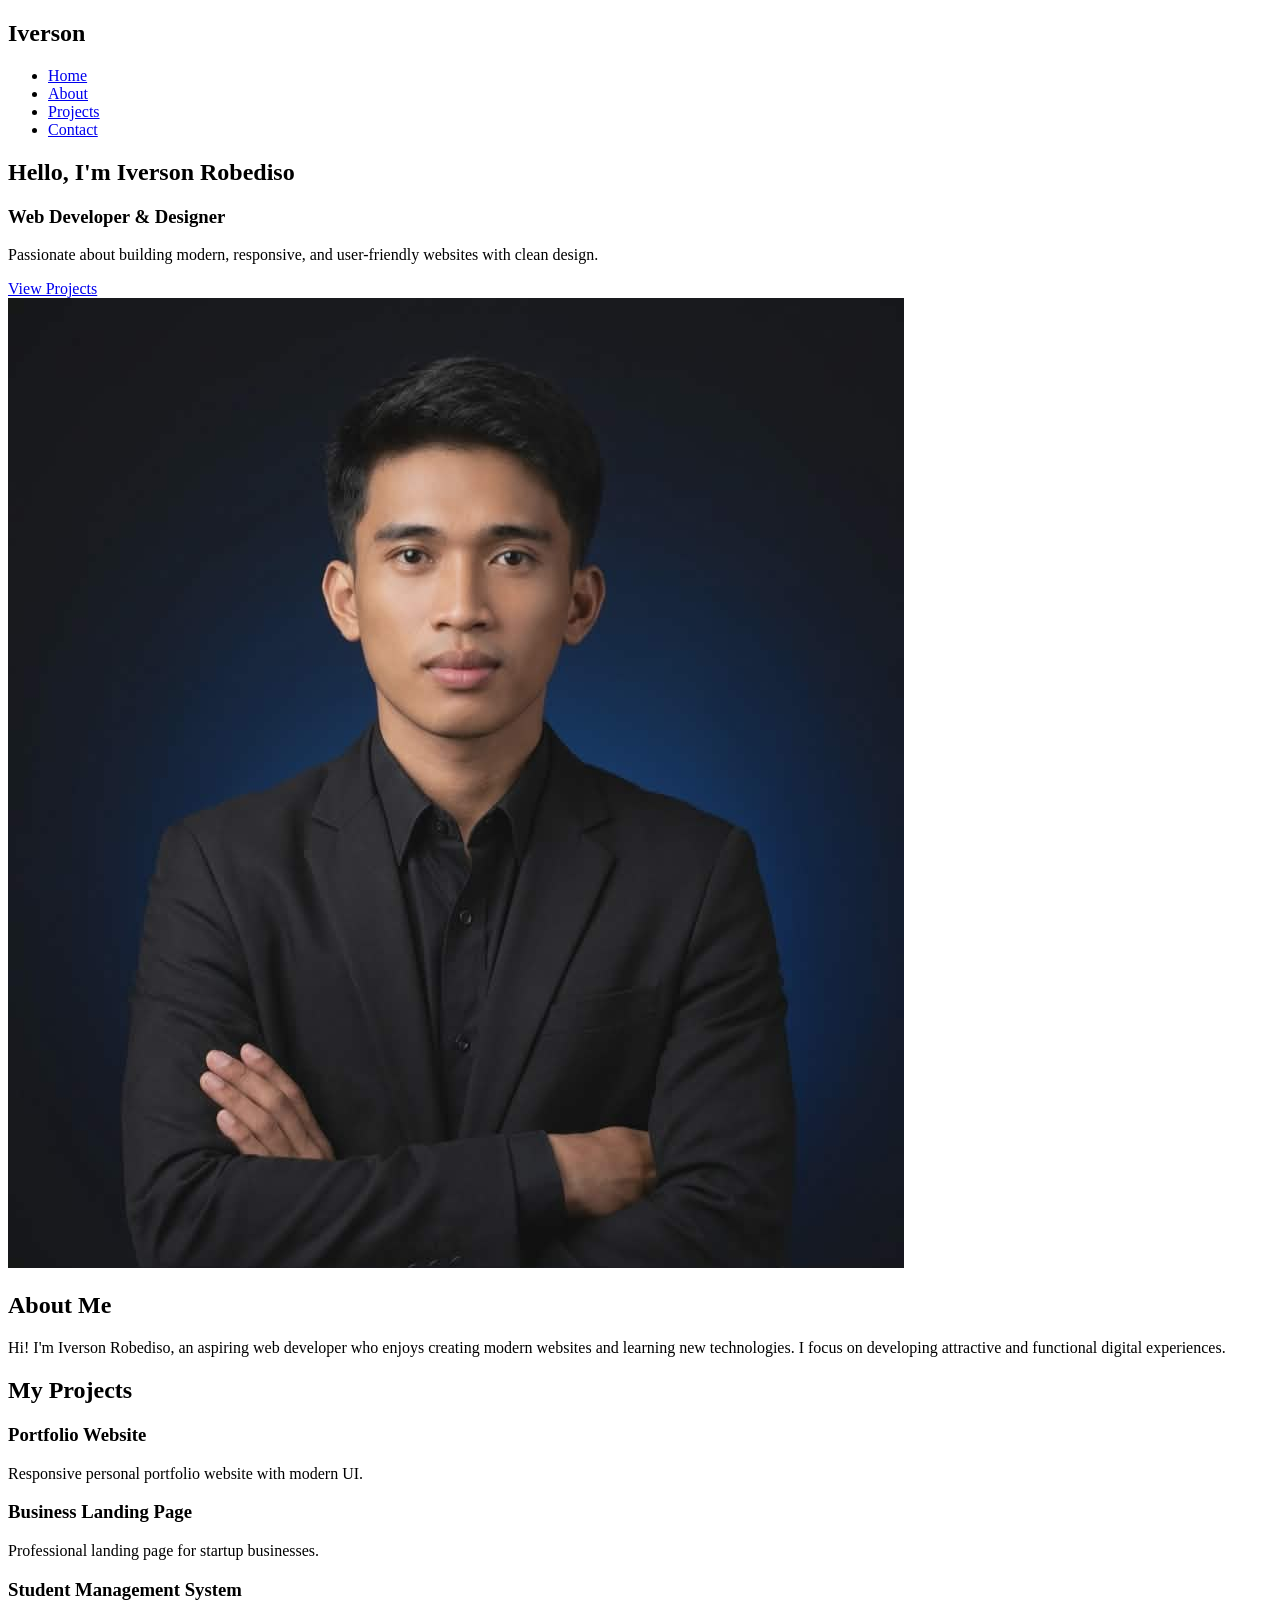
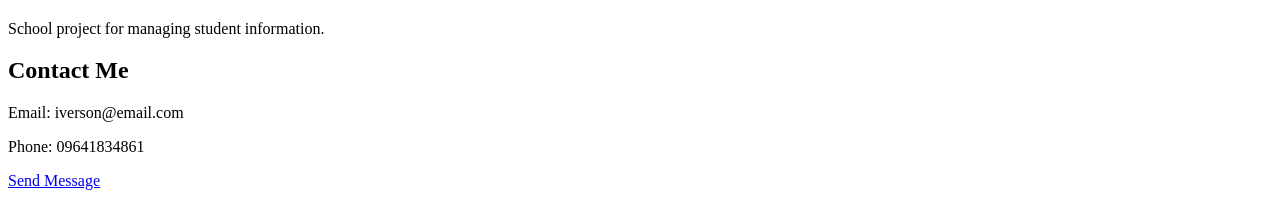
==== index.html @ a2815527 "Add files via upload" ====
<!DOCTYPE html>
<html>
<head>
    <title>Iverson Robediso Portfolio</title>
    <link rel="stylesheet" href="style.css">
</head>
<body>

    <header>
        <nav>
            <h2 class="logo">Iverson</h2>

            <ul>
                <li><a href="#home">Home</a></li>
                <li><a href="#about">About</a></li>
                <li><a href="#portfolio">Projects</a></li>
                <li><a href="#contact">Contact</a></li>
            </ul>
        </nav>

        <section id="home" class="hero">
            <div class="hero-text">
                <h1>Hello, I'm <span>Iverson Robediso</span></h1>
                <h3>Web Developer & Designer</h3>

                <p>
                    Passionate about building modern, responsive,
                    and user-friendly websites with clean design.
                </p>

                <a href="#portfolio" class="btn">View Projects</a>
            </div>

            <div class="hero-image">
                <img src="Iverson.jpg" alt="Iverson Robediso">
            </div>
        </section>
    </header>

    <section id="about" class="section">
        <h2>About Me</h2>

        <p>
            Hi! I'm Iverson Robediso, an aspiring web developer who
            enjoys creating modern websites and learning new
            technologies. I focus on developing attractive and
            functional digital experiences.
        </p>
    </section>

    <section id="portfolio" class="section">
        <h2>My Projects</h2>

        <div class="projects">

            <div class="card">
                <h3>Portfolio Website</h3>
                <p>Responsive personal portfolio website with modern UI.</p>
            </div>

            <div class="card">
                <h3>Business Landing Page</h3>
                <p>Professional landing page for startup businesses.</p>
            </div>

            <div class="card">
                <h3>Student Management System</h3>
                <p>School project for managing student information.</p>
            </div>

        </div>
    </section>

    <section id="contact" class="section">
        <h2>Contact Me</h2>

        <p>Email: iverson@email.com</p>
        <p>Phone: 09641834861</p>

        <a href="#" class="btn">Send Message</a>
    </section>

</body>
</html>
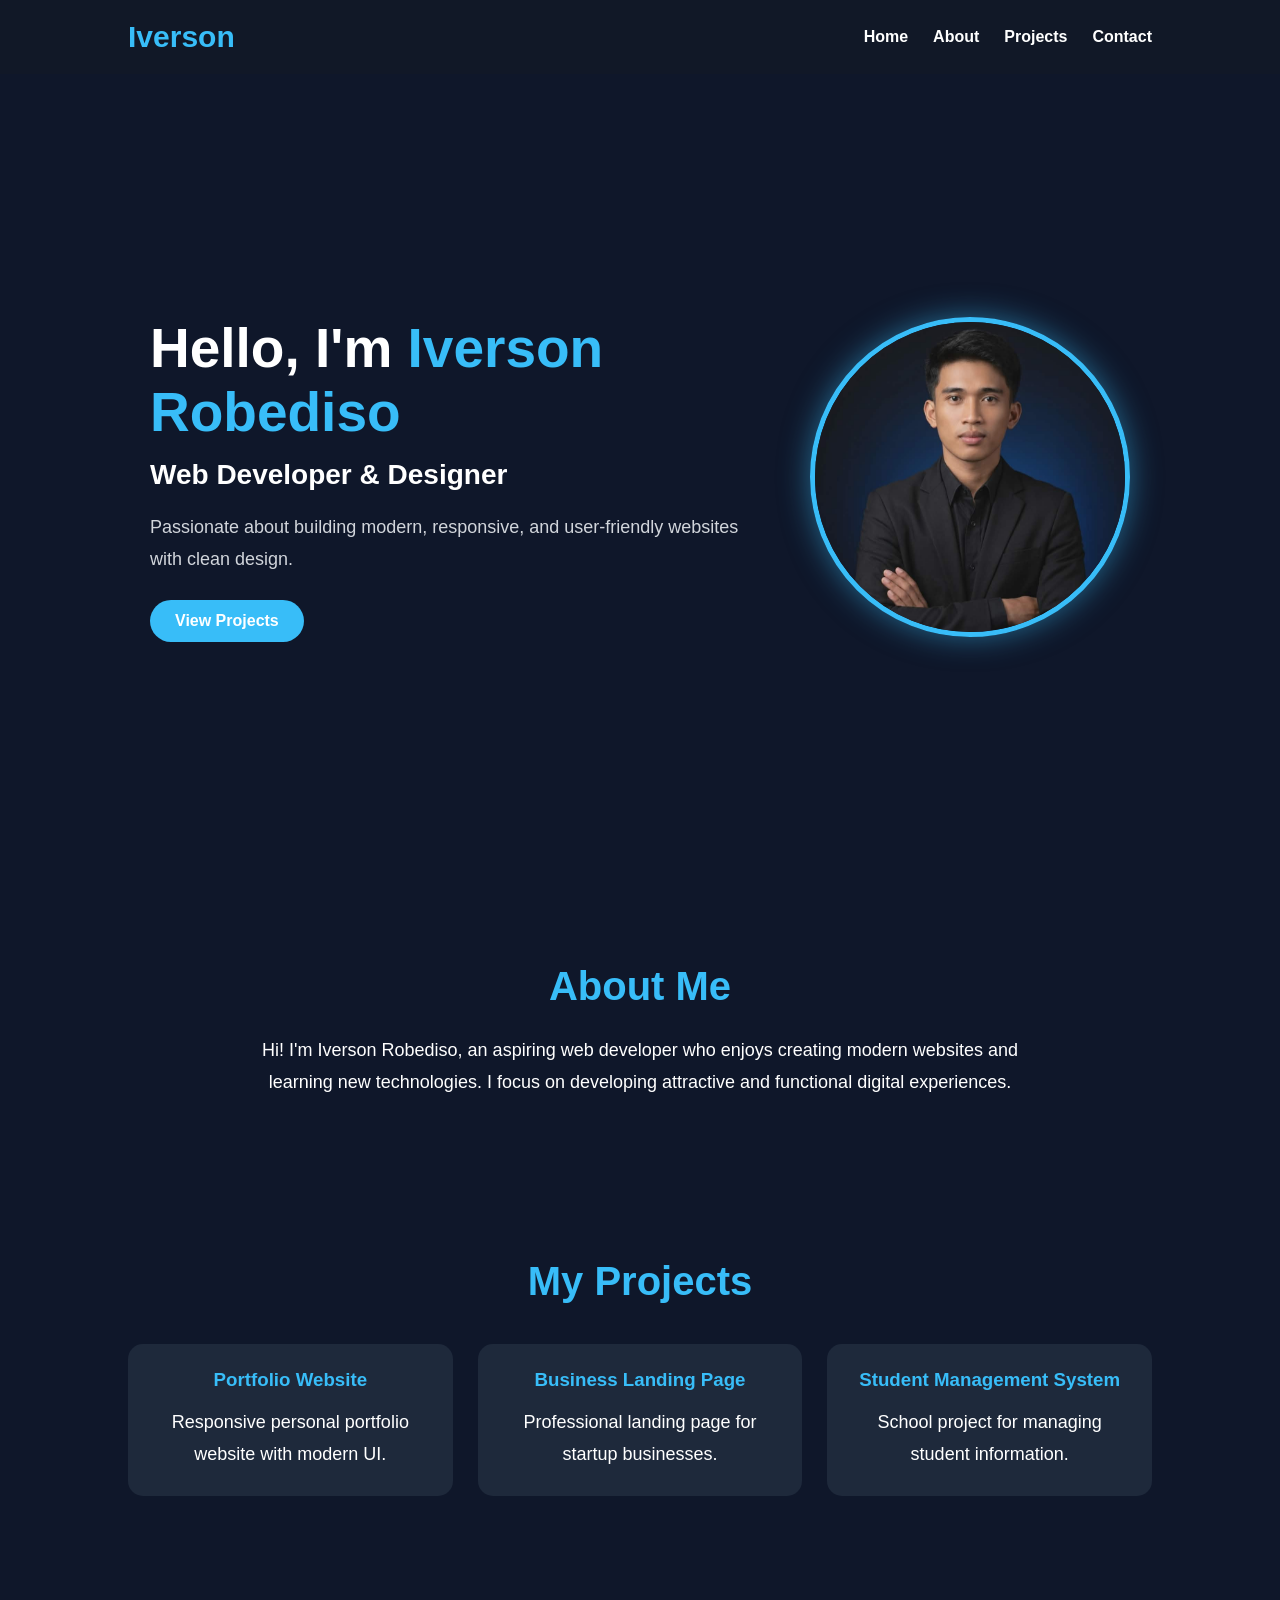
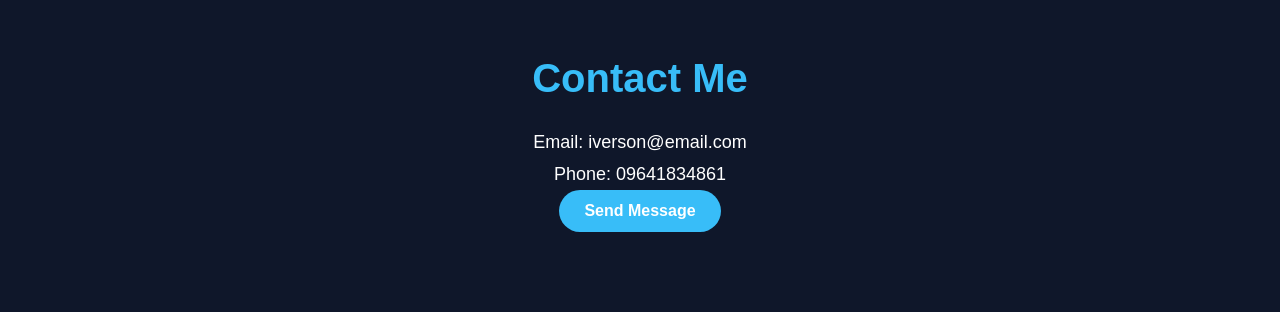
==== commit 0a253be8: "Update index.html" ====
--- a/index.html
+++ b/index.html
@@ -2,7 +2,7 @@
 <html>
 <head>
     <title>Iverson Robediso Portfolio</title>
-    <link rel="stylesheet" href="style.css">
+    <link rel="stylesheet" href="Style.css">
 </head>
 <body>
 
@@ -81,4 +81,4 @@
     </section>
 
 </body>
-</html>+</html>
--- a/Style.css
+++ b/Style.css
@@ -0,0 +1,175 @@
+*{
+    margin:0;
+    padding:0;
+    box-sizing:border-box;
+    font-family:Arial, sans-serif;
+}
+
+body{
+    background:#0f172a;
+    color:white;
+}
+
+/* NAVBAR */
+nav{
+    display:flex;
+    justify-content:space-between;
+    align-items:center;
+    padding:20px 10%;
+    background:#111827;
+    position:sticky;
+    top:0;
+}
+
+.logo{
+    color:#38bdf8;
+    font-size:30px;
+}
+
+nav ul{
+    display:flex;
+    list-style:none;
+}
+
+nav ul li{
+    margin-left:25px;
+}
+
+nav ul li a{
+    color:white;
+    text-decoration:none;
+    font-weight:bold;
+    transition:0.3s;
+}
+
+nav ul li a:hover{
+    color:#38bdf8;
+}
+
+/* HERO SECTION */
+.hero{
+    min-height:90vh;
+    display:flex;
+    justify-content:center;
+    align-items:center;
+    gap:60px;
+    padding:50px 10%;
+}
+
+.hero-text{
+    max-width:600px;
+}
+
+.hero-text h1{
+    font-size:55px;
+    margin-bottom:15px;
+}
+
+.hero-text span{
+    color:#38bdf8;
+}
+
+.hero-text h3{
+    font-size:28px;
+    margin-bottom:20px;
+}
+
+.hero-text p{
+    font-size:18px;
+    line-height:1.8;
+    margin-bottom:25px;
+    color:#d1d5db;
+}
+
+.hero-image img{
+    width:320px;
+    height:320px;
+    object-fit:cover;
+    border-radius:50%;
+    border:5px solid #38bdf8;
+    box-shadow:0 0 30px rgba(56,189,248,.5);
+}
+
+/* BUTTON */
+.btn{
+    display:inline-block;
+    padding:12px 25px;
+    background:#38bdf8;
+    color:white;
+    text-decoration:none;
+    border-radius:30px;
+    font-weight:bold;
+    transition:.3s;
+}
+
+.btn:hover{
+    background:#0284c7;
+    transform:scale(1.05);
+}
+
+/* SECTION */
+.section{
+    padding:80px 10%;
+    text-align:center;
+}
+
+.section h2{
+    font-size:40px;
+    color:#38bdf8;
+    margin-bottom:25px;
+}
+
+.section p{
+    max-width:800px;
+    margin:auto;
+    font-size:18px;
+    line-height:1.8;
+}
+
+/* PROJECTS */
+.projects{
+    display:grid;
+    grid-template-columns:repeat(auto-fit,minmax(250px,1fr));
+    gap:25px;
+    margin-top:40px;
+}
+
+.card{
+    background:#1e293b;
+    padding:25px;
+    border-radius:15px;
+    transition:.3s;
+}
+
+.card:hover{
+    transform:translateY(-10px);
+    box-shadow:0 0 20px rgba(56,189,248,.4);
+}
+
+.card h3{
+    color:#38bdf8;
+    margin-bottom:15px;
+}
+
+/* MOBILE */
+@media(max-width:768px){
+
+    nav{
+        flex-direction:column;
+        gap:15px;
+    }
+
+    .hero{
+        flex-direction:column-reverse;
+        text-align:center;
+    }
+
+    .hero-text h1{
+        font-size:40px;
+    }
+
+    .hero-image img{
+        width:250px;
+        height:250px;
+    }
+}
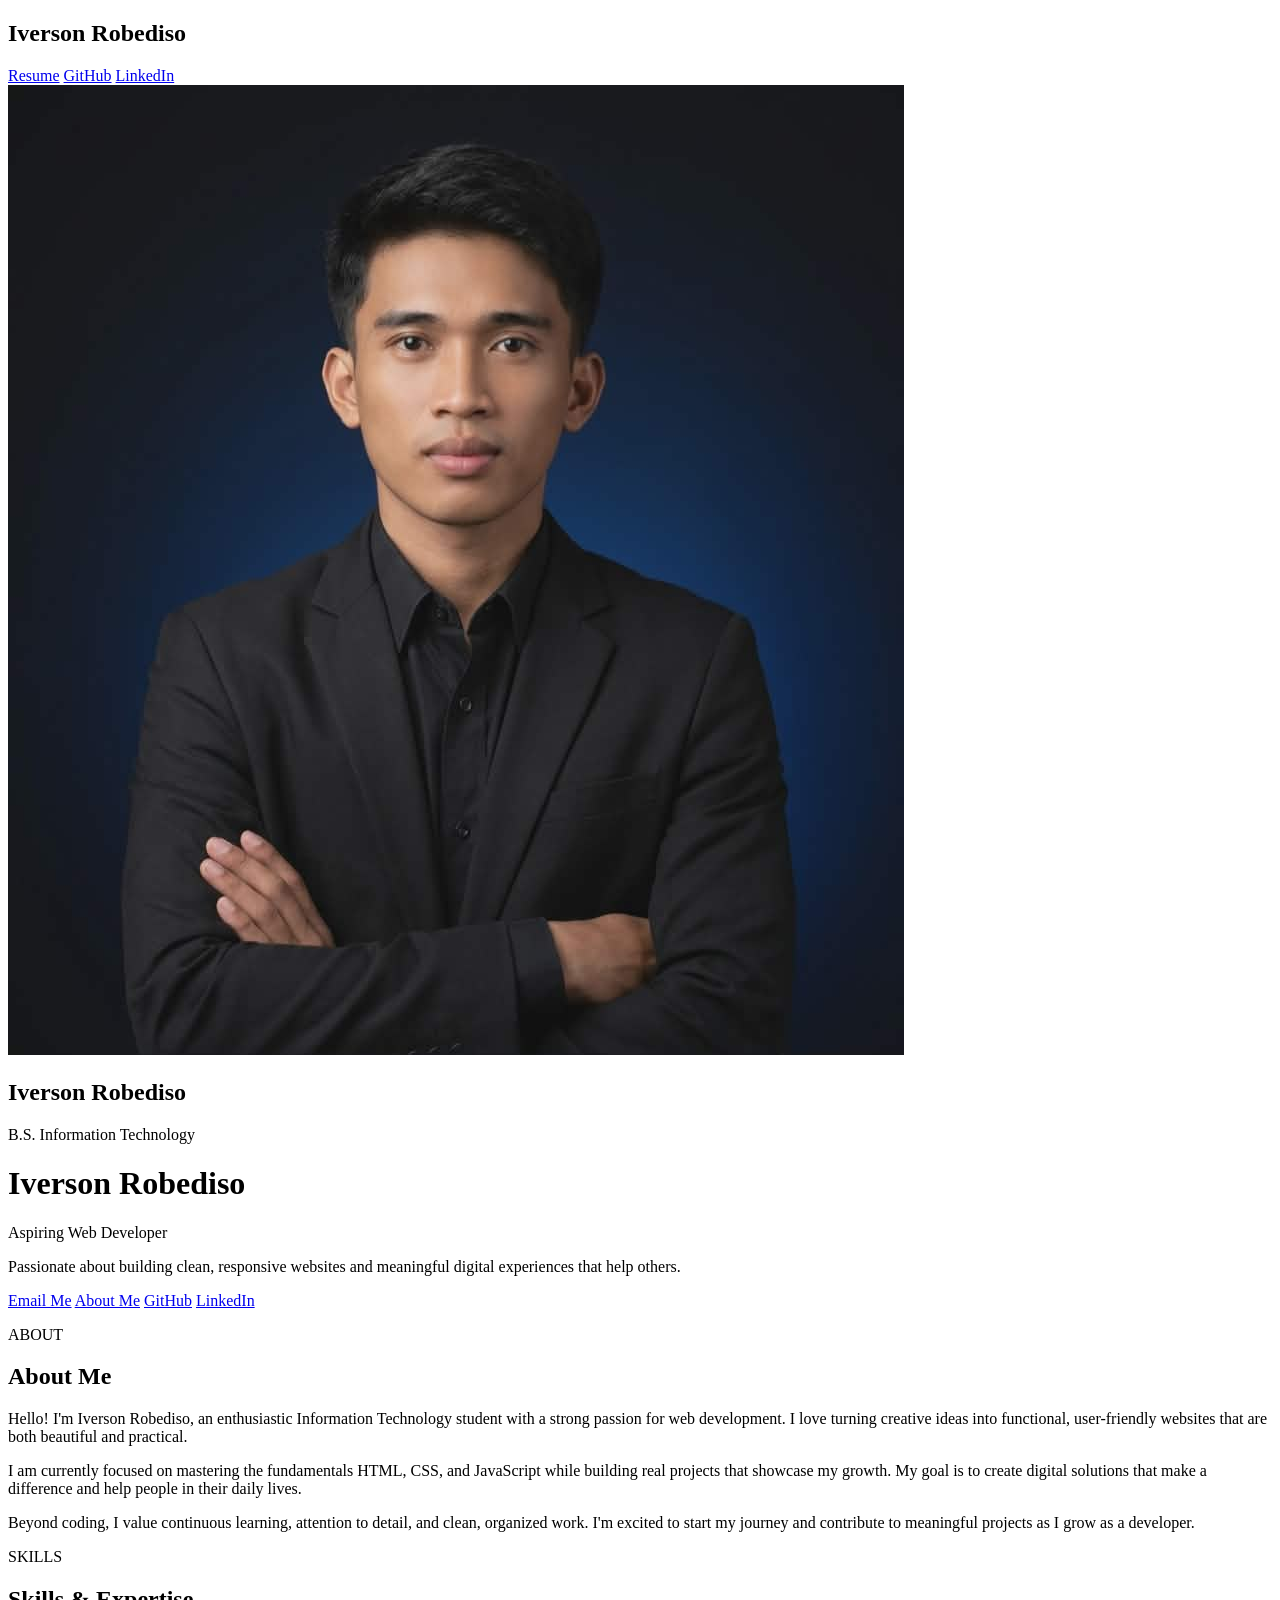
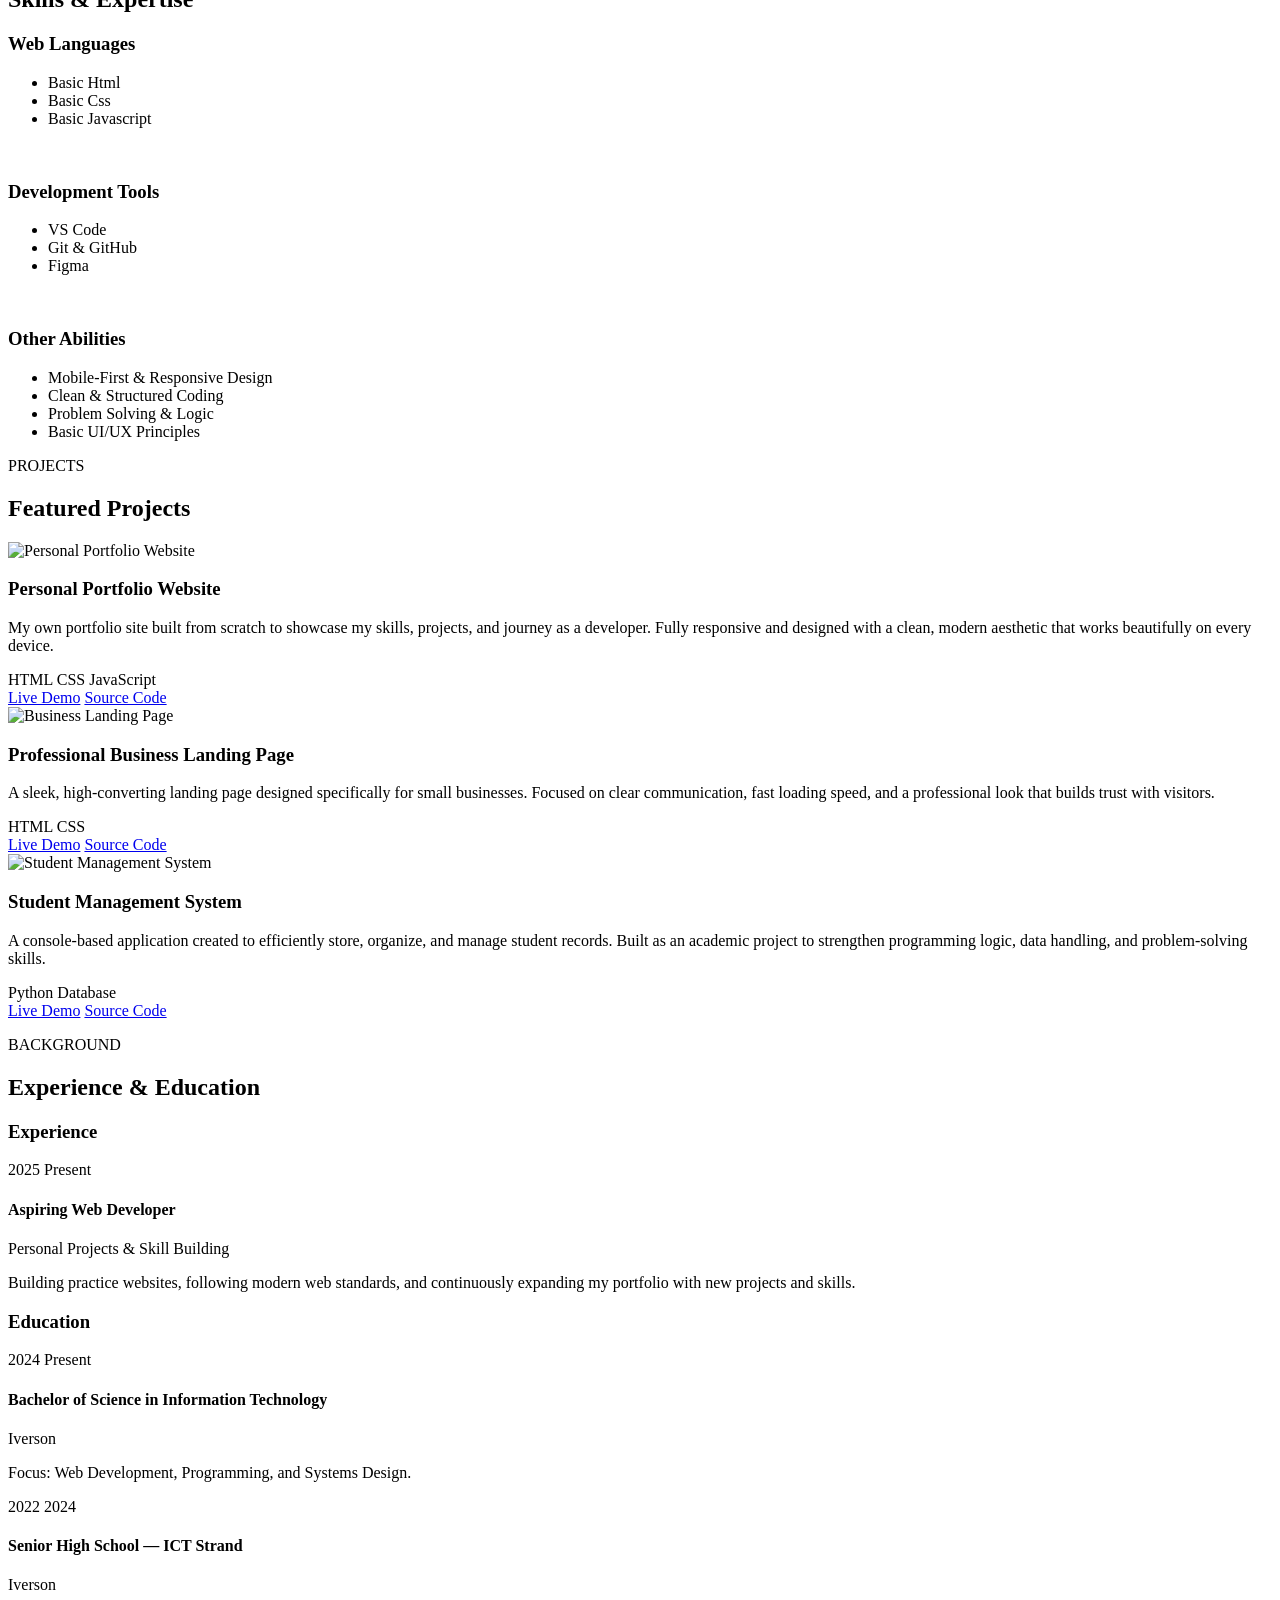
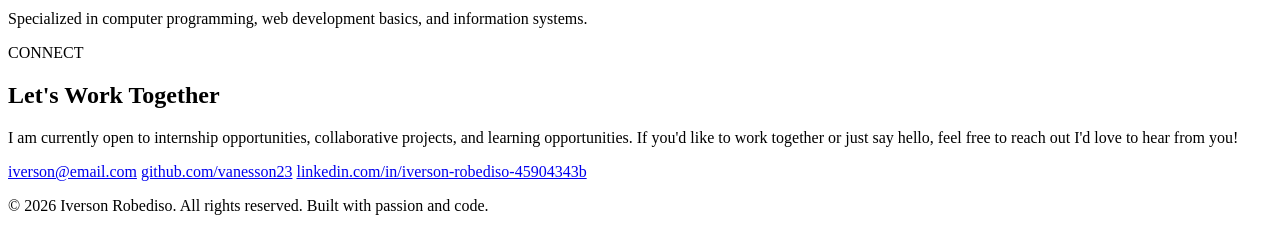
==== commit bf7cf12c: "Update index.html" ====
--- a/index.html
+++ b/index.html
@@ -1,84 +1,182 @@
 <!DOCTYPE html>
 <html>
 <head>
-    <title>Iverson Robediso Portfolio</title>
-    <link rel="stylesheet" href="Style.css">
+    <title>Iverson Robediso — Portfolio</title>
+    <link rel="stylesheet" href="style.css">
 </head>
 <body>
-
-    <header>
-        <nav>
-            <h2 class="logo">Iverson</h2>
-
-            <ul>
-                <li><a href="#home">Home</a></li>
-                <li><a href="#about">About</a></li>
-                <li><a href="#portfolio">Projects</a></li>
-                <li><a href="#contact">Contact</a></li>
-            </ul>
-        </nav>
-
-        <section id="home" class="hero">
-            <div class="hero-text">
-                <h1>Hello, I'm <span>Iverson Robediso</span></h1>
-                <h3>Web Developer & Designer</h3>
-
-                <p>
-                    Passionate about building modern, responsive,
-                    and user-friendly websites with clean design.
-                </p>
-
-                <a href="#portfolio" class="btn">View Projects</a>
+   
+    <header class="home-section">
+        <div class="nav-bar">
+            <div class="brand">
+                <h2>Iverson Robediso</h2>
             </div>
-
-            <div class="hero-image">
-                <img src="Iverson.jpg" alt="Iverson Robediso">
+            <nav class="nav-links">
+                <a href="#about">Resume</a>
+                <a href="https://github.com/vanesson23" target="_blank" rel="noopener noreferrer">GitHub</a>
+                <a href="https://linkedin.com/in/iverson-robediso-45904343b" target="_blank" rel="noopener noreferrer">LinkedIn</a>
+            </nav>
+        </div>
+        <div class="hero-content">
+            <div class="profile-wrapper">
+                <div class="profile-image">
+                    <img src="Iverson.jpg" alt="Iverson Robediso">
+                </div>
+                <div class="profile-label">
+                    <h2><b>Iverson Robediso</b></h2>
+                    <p>B.S. Information Technology</p>
+                </div>
             </div>
-        </section>
+            <h1>Iverson Robediso</h1>
+            <p class="hero-sub">Aspiring Web Developer</p>
+            <p class="hero-desc">Passionate about building clean, responsive websites and meaningful digital experiences that help others.</p>
+            <div class="hero-buttons">
+                <a href="mailto:iverson@email.com" class="btn primary">Email Me</a>
+                <a href="#about" class="btn outline">About Me</a>
+                <a href="https://github.com/vanesson23" target="_blank" class="btn outline">GitHub</a>
+                <a href="https://linkedin.com/in/iverson-robediso-45904343b" target="_blank" class="btn outline">LinkedIn</a>
+            </div>
+        </div>
     </header>
 
-    <section id="about" class="section">
-        <h2>About Me</h2>
-
+    <section class="section" id="about">
+        <p class="index-label">ABOUT</p>
+        <h2 class="section-heading">About Me</h2>
         <p>
-            Hi! I'm Iverson Robediso, an aspiring web developer who
-            enjoys creating modern websites and learning new
-            technologies. I focus on developing attractive and
-            functional digital experiences.
+            Hello! I'm Iverson Robediso, an enthusiastic Information Technology student with a strong passion for web development. I love turning creative ideas into functional, user-friendly websites that are both beautiful and practical.
+        </p>
+        <p>
+            I am currently focused on mastering the fundamentals HTML, CSS, and JavaScript while building real projects that showcase my growth. My goal is to create digital solutions that make a difference and help people in their daily lives.
+        </p>
+        <p>
+            Beyond coding, I value continuous learning, attention to detail, and clean, organized work. I'm excited to start my journey and contribute to meaningful projects as I grow as a developer.
         </p>
     </section>
 
-    <section id="portfolio" class="section">
-        <h2>My Projects</h2>
+    <section class="section" id="skills">
+        <p class="index-label">SKILLS</p>
+        <h2 class="section-heading">Skills & Expertise</h2>
+        <h3 class="category-heading">Web Languages</h3>
+        <ul class="skill-list">
+            <li>Basic Html</li>
+            <li>Basic Css</li>
+            <li>Basic Javascript</li>
+        </ul><br>
 
-        <div class="projects">
+        <h3 class="category-heading">Development Tools</h3>
+        <ul class="skill-list">
+            <li>VS Code</li>
+            <li>Git & GitHub</li>
+            <li>Figma</li>
+        </ul><br>
 
-            <div class="card">
-                <h3>Portfolio Website</h3>
-                <p>Responsive personal portfolio website with modern UI.</p>
+        <h3 class="category-heading">Other Abilities</h3>
+        <ul class="skill-list">
+            <li>Mobile-First & Responsive Design</li>
+            <li>Clean & Structured Coding</li>
+            <li>Problem Solving & Logic</li>
+            <li>Basic UI/UX Principles</li>
+        </ul>
+    </section>
+
+    <section class="section" id="projects">
+        <p class="index-label">PROJECTS</p>
+        <h2 class="section-heading">Featured Projects</h2>
+        
+        <div class="project-card">
+            <div class="project-image">
+                <img src="8543a330-1497-4703-b6fb-b39ca0d31b21.jpg" alt="Personal Portfolio Website">
             </div>
+            <div class="project-info">
+                <h3>Personal Portfolio Website</h3>
+                <p>My own portfolio site built from scratch to showcase my skills, projects, and journey as a developer. Fully responsive and designed with a clean, modern aesthetic that works beautifully on every device.</p>
+                <div class="tech-tags">
+                    <span>HTML</span>
+                    <span>CSS</span>
+                    <span>JavaScript</span>
+                </div>
+                <div class="project-links">
+                    <a href="#" class="demo-link">Live Demo</a>
+                    <a href="https://github.com/vanesson23/verson.io" target="_blank" class="source-link">Source Code</a>
+                </div>
+            </div>
+        </div>
 
-            <div class="card">
-                <h3>Business Landing Page</h3>
-                <p>Professional landing page for startup businesses.</p>
+        <div class="project-card">
+            <div class="project-image">
+                <img src="3072ed3a-f0b1-4896-8e42-e765acd29131.jpg" alt="Business Landing Page">
             </div>
+            <div class="project-info">
+                <h3>Professional Business Landing Page</h3>
+                <p>A sleek, high-converting landing page designed specifically for small businesses. Focused on clear communication, fast loading speed, and a professional look that builds trust with visitors.</p>
+                <div class="tech-tags">
+                    <span>HTML</span>
+                    <span>CSS</span>
+                </div>
+                <div class="project-links">
+                    <a href="#" class="demo-link">Live Demo</a>
+                    <a href="#" class="source-link">Source Code</a>
+                </div>
+            </div>
+        </div>
 
-            <div class="card">
+        <div class="project-card">
+            <div class="project-image">
+                <img src="0298708c-6e01-462a-b87b-cf4133155865.jpg" alt="Student Management System">
+            </div>
+            <div class="project-info">
                 <h3>Student Management System</h3>
-                <p>School project for managing student information.</p>
+                <p>A console-based application created to efficiently store, organize, and manage student records. Built as an academic project to strengthen programming logic, data handling, and problem-solving skills.</p>
+                <div class="tech-tags">
+                    <span>Python</span>
+                    <span>Database</span>
+                </div>
+                <div class="project-links">
+                    <a href="#" class="demo-link">Live Demo</a>
+                    <a href="#" class="source-link">Source Code</a>
+                </div>
             </div>
-
         </div>
     </section>
 
-    <section id="contact" class="section">
-        <h2>Contact Me</h2>
-
-        <p>Email: iverson@email.com</p>
-        <p>Phone: 09641834861</p>
-
-        <a href="#" class="btn">Send Message</a>
+    <section class="section" id="experience">
+        <p class="index-label">BACKGROUND</p>
+        <h2 class="section-heading">Experience & Education</h2>
+        <h3 class="category-heading">Experience</h3>
+        <div class="timeline-entry">
+            <p class="date">2025 Present</p>
+            <h4>Aspiring Web Developer</h4>
+            <p>Personal Projects & Skill Building</p>
+            <p>Building practice websites, following modern web standards, and continuously expanding my portfolio with new projects and skills.</p>
+        </div>
+        <h3 class="category-heading">Education</h3>
+        <div class="timeline-entry">
+            <p class="date">2024 Present</p>
+            <h4>Bachelor of Science in Information Technology</h4>
+            <p>Iverson</p>
+            <p>Focus: Web Development, Programming, and Systems Design.</p>
+        </div>
+        <div class="timeline-entry">
+            <p class="date">2022 2024</p>
+            <h4>Senior High School — ICT Strand</h4>
+            <p>Iverson</p>
+            <p>Specialized in computer programming, web development basics, and information systems.</p>
+        </div>
     </section>
 
+    <section class="section" id="contact">
+        <p class="index-label">CONNECT</p>
+        <h2 class="section-heading">Let's Work Together</h2>
+        <p>I am currently open to internship opportunities, collaborative projects, and learning opportunities. If you'd like to work together or just say hello, feel free to reach out I'd love to hear from you!</p>
+        <div class="contact-links">
+            <a href="mailto:iverson@email.com">iverson@email.com</a>
+            <a href="https://github.com/vanesson23" target="_blank">github.com/vanesson23</a>
+            <a href="https://linkedin.com/in/iverson-robediso-45904343b" target="_blank">linkedin.com/in/iverson-robediso-45904343b</a>
+        </div>
+    </section>
+
+    <footer>
+        <p>&copy; 2026 Iverson Robediso. All rights reserved. Built with passion and code.</p>
+    </footer>
 </body>
 </html>
